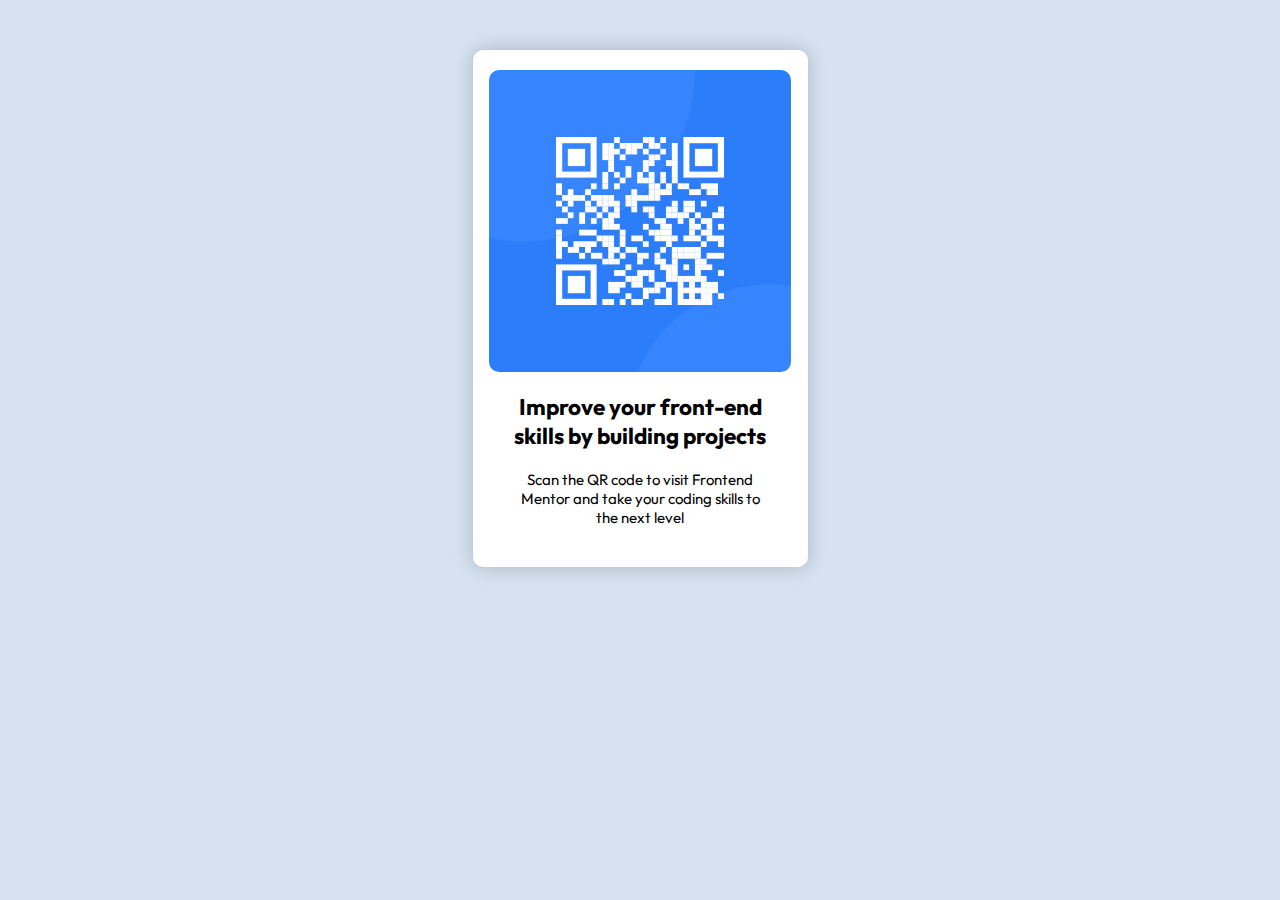
==== html/index.html @ 63a47541 "create folders and files" ====
<!DOCTYPE html>
<html lang="en">
<head>
    <meta charset="UTF-8">
    <meta http-equiv="X-UA-Compatible" content="IE=edge">
    <meta name="viewport" content="width=device-width, initial-scale=1.0">
    <title>Frontend Mentor | QR Code component</title>

    <link rel="icon"  type="image/png" href="../images/favicon-32x32.png">
    <link rel="stylesheet" href="../css/index.css">
    <link href='https://fonts.googleapis.com/css?family=Outfit' rel='stylesheet'>
</head>
<body>
    <main>
        <img src="../images/image-qr-code.png" alt="qr code">
        <h2 class="textOne">Improve your front-end<br> skills by building projects</h2>
        <p class="textTwo">Scan the QR code to visit Frontend<br> Mentor and take your coding skills to<br> the next level</p>
    </main>
</body>
</html>
---- css/index.css ----
:root{
    --white: hsl(0, 0%, 100%);
    --lightGray:hsl(212, 45%, 89%);
    --grayishBlue: hsl(220, 15%, 55%);
    --darkBlue: hsl(218, 44%, 22%);
    
    @import url(https://fonts.googleapis.com/css?family=Outfit);

    --fontFamily: 'Outfit';
    --fontsize: 0.9375rem;
    --weight400: 400;
    --weight700: 700;
}

body{
    margin: 0;
    padding: 0;
    box-sizing: border-box;

    background: var(--lightGray);
    font-size: var(--fontsize);
    font-family: var(--fontFamily) ;

    display: grid;
    place-items: center;
}

main{
    display: flex;
    flex-direction: column;
    align-items: center;
    
    background: var(--white);
    margin: 50px auto;
    max-width: 80%;
    box-shadow: 0 0 20px rgba(0, 0, 0, 0.2);
}

img{
    margin: 20px 0px;
    width: 90%;
    max-height: 20%;
}

h2, p{
    text-align: center;
    margin: 0;
}

.textOne{
    font-weight: var(--weight700);
}

.textTwo{
    font-weight: var(--weight400);
    padding: 20px 0 40px 0;
}

main, img{
    border-radius: 10px;
}

@media screen and (min-width: 375px){
    main{
        max-width: 335px;
        max-height: 516.5px;
    }
}
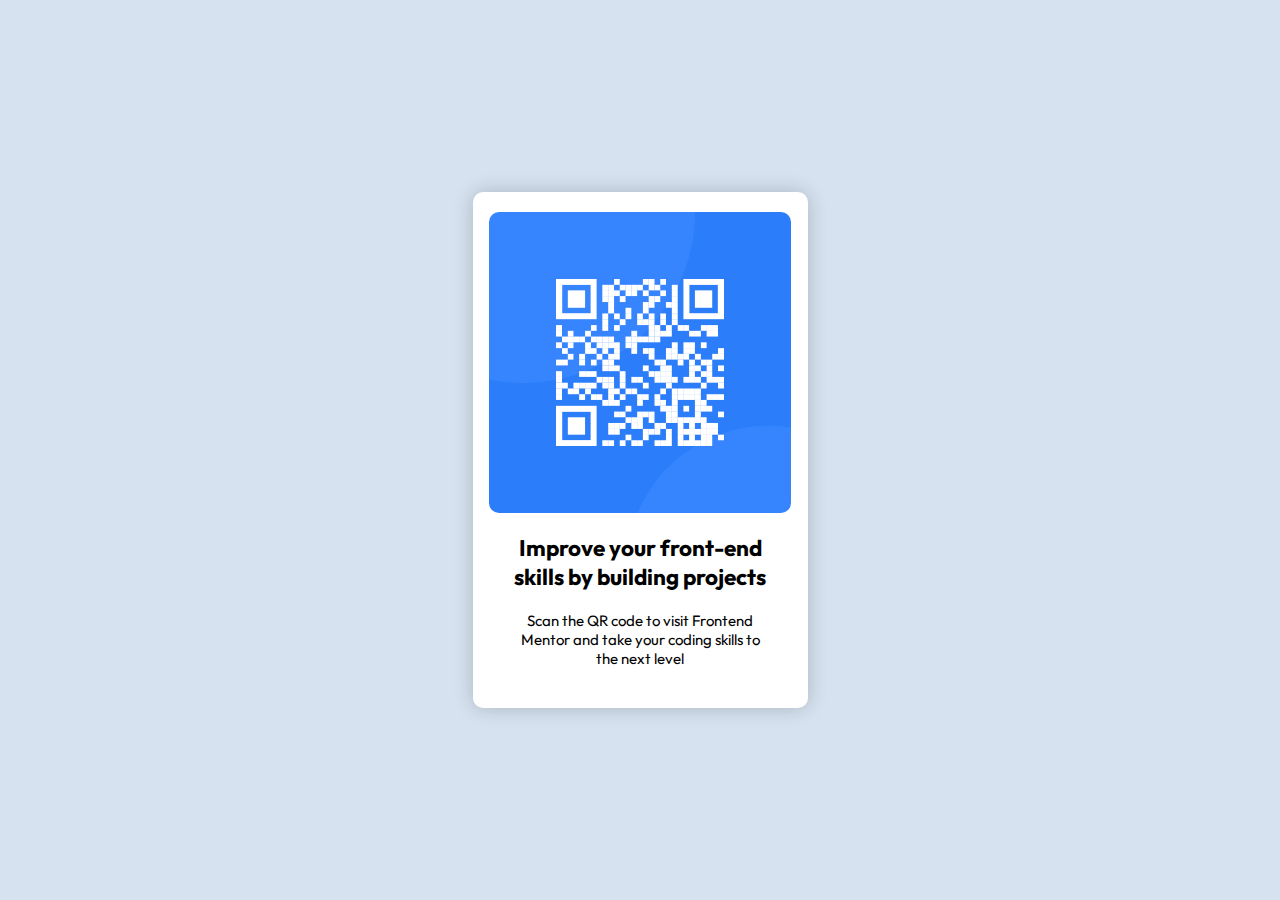
==== commit 3113791a: "code changes" ====
--- a/html/index.html
+++ b/html/index.html
@@ -13,8 +13,8 @@
 <body>
     <main>
         <img src="../images/image-qr-code.png" alt="qr code">
-        <h2 class="textOne">Improve your front-end<br> skills by building projects</h2>
-        <p class="textTwo">Scan the QR code to visit Frontend<br> Mentor and take your coding skills to<br> the next level</p>
+        <h2>Improve your front-end<br> skills by building projects</h2>
+        <p>Scan the QR code to visit Frontend<br> Mentor and take your coding skills to<br> the next level</p>
     </main>
 </body>
 </html>--- a/css/index.css
+++ b/css/index.css
@@ -16,6 +16,8 @@
     margin: 0;
     padding: 0;
     box-sizing: border-box;
+    width: 100vw;
+    height: 100vh;
 
     background: var(--lightGray);
     font-size: var(--fontsize);
@@ -33,13 +35,13 @@
     background: var(--white);
     margin: 50px auto;
     max-width: 80%;
+    max-height: 80%;
     box-shadow: 0 0 20px rgba(0, 0, 0, 0.2);
 }
 
 img{
     margin: 20px 0px;
     width: 90%;
-    max-height: 20%;
 }
 
 h2, p{
@@ -47,13 +49,13 @@
     margin: 0;
 }
 
-.textOne{
+h2{
     font-weight: var(--weight700);
 }
 
-.textTwo{
+p{
     font-weight: var(--weight400);
-    padding: 20px 0 40px 0;
+    padding: 20px 5px 40px 5px;
 }
 
 main, img{
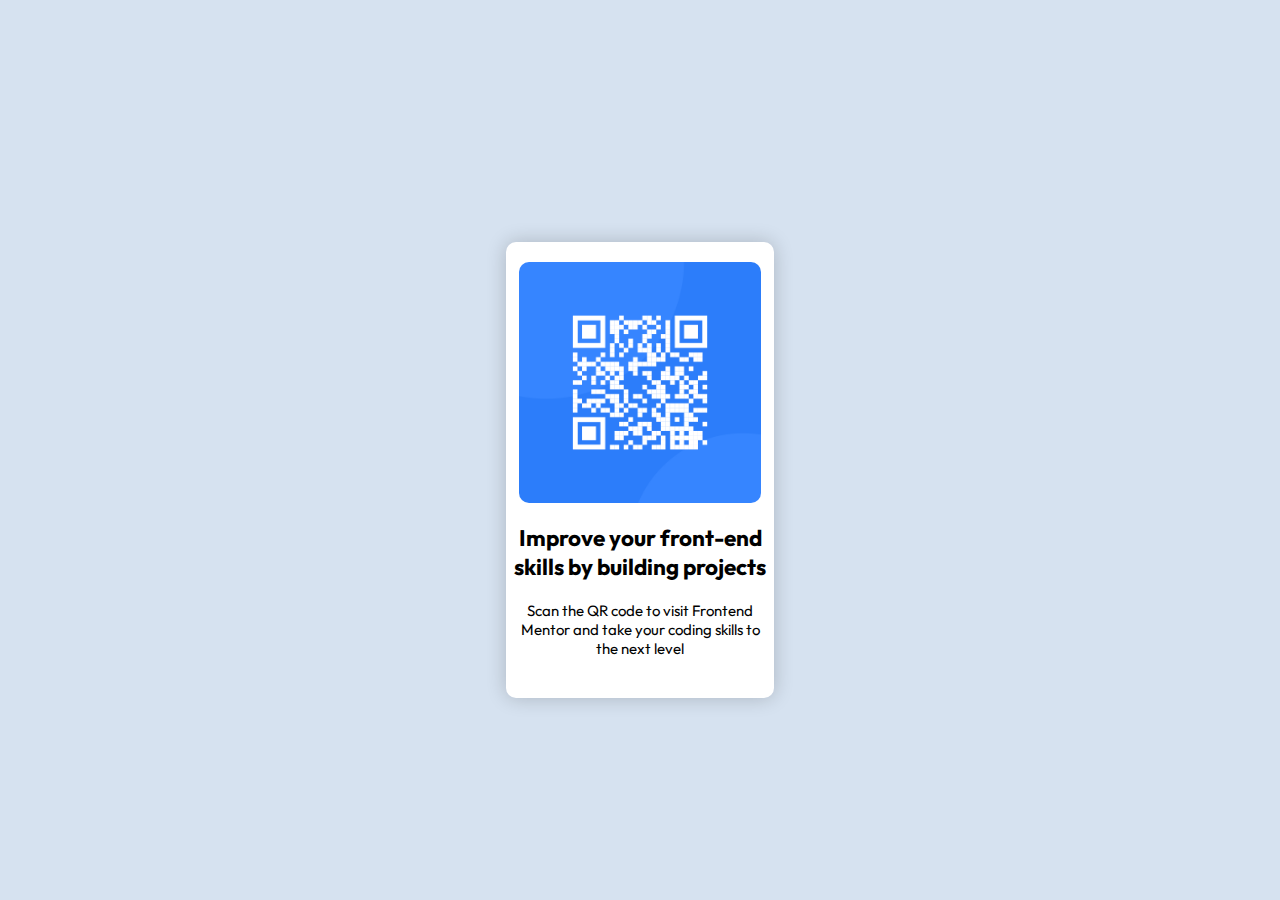
==== commit 3c6198dd: "changes made to index.html and index.css" ====
--- a/html/index.html
+++ b/html/index.html
@@ -12,9 +12,11 @@
 </head>
 <body>
     <main>
-        <img src="../images/image-qr-code.png" alt="qr code">
-        <h2>Improve your front-end<br> skills by building projects</h2>
-        <p>Scan the QR code to visit Frontend<br> Mentor and take your coding skills to<br> the next level</p>
+        <section>
+            <img src="../images/image-qr-code.png" alt="qr code">
+            <h2>Improve your front-end<br> skills by building projects</h2>
+            <p>Scan the QR code to visit Frontend<br> Mentor and take your coding skills to<br> the next level</p>
+        </section>
     </main>
 </body>
 </html>--- a/css/index.css
+++ b/css/index.css
@@ -21,13 +21,13 @@
 
     background: var(--lightGray);
     font-size: var(--fontsize);
-    font-family: var(--fontFamily) ;
+    font-family: var(--fontFamily), 'sans-sarif';
 
     display: grid;
     place-items: center;
 }
 
-main{
+section{
     display: flex;
     flex-direction: column;
     align-items: center;
@@ -58,7 +58,7 @@
     padding: 20px 5px 40px 5px;
 }
 
-main, img{
+section, img{
     border-radius: 10px;
 }
 
